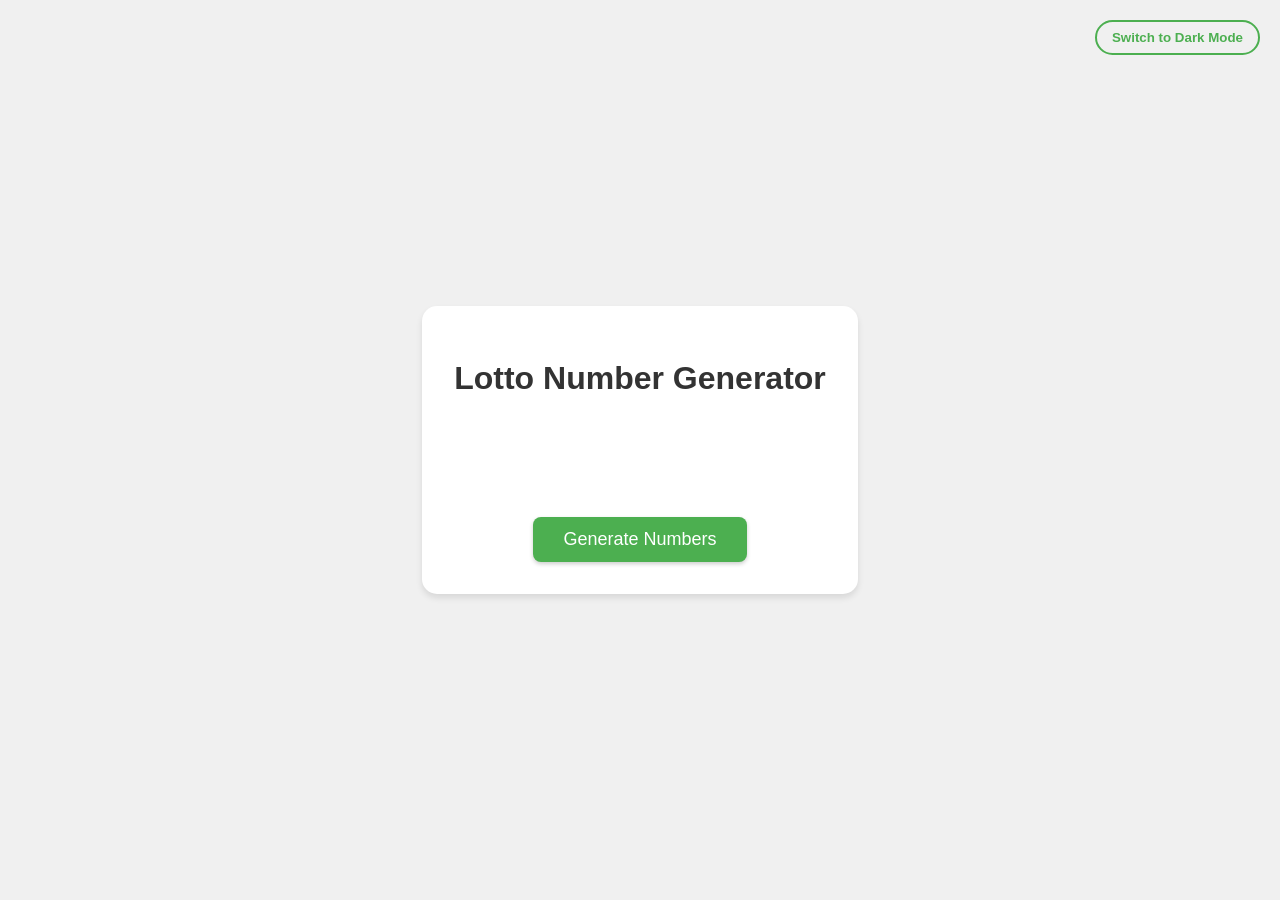
==== index.html @ 6aa36b30 "Add dark/light mode functionality and improve UI" ====
<!DOCTYPE html>
<html lang="en">
<head>
    <meta charset="UTF-8">
    <meta name="viewport" content="width=device-width, initial-scale=1.0">
    <title>Lotto Number Generator</title>
    <link rel="stylesheet" href="style.css">
</head>
<body>
    <div class="theme-toggle">
        <button id="theme-btn">Switch to Dark Mode</button>
    </div>
    <main>
        <h1>Lotto Number Generator</h1>
        <div id="lotto-numbers" class="lotto-container"></div>
        <button id="generate-btn">Generate Numbers</button>
    </main>
    <script src="main.js"></script>
</body>
</html>
---- style.css ----
:root {
    --bg-color: #f0f0f0;
    --text-color: #333;
    --card-bg: #ffffff;
    --btn-bg: #4CAF50;
    --btn-hover: #45a049;
    --shadow: 0 4px 6px rgba(0,0,0,0.1);
}

[data-theme="dark"] {
    --bg-color: #1a1a1a;
    --text-color: #f0f0f0;
    --card-bg: #2d2d2d;
    --btn-bg: #66bb6a;
    --btn-hover: #81c784;
    --shadow: 0 4px 6px rgba(0,0,0,0.5);
}

body {
    font-family: 'Segoe UI', Tahoma, Geneva, Verdana, sans-serif;
    display: flex;
    justify-content: center;
    align-items: center;
    min-height: 100vh;
    margin: 0;
    background-color: var(--bg-color);
    color: var(--text-color);
    transition: background-color 0.3s, color 0.3s;
}

main {
    text-align: center;
    padding: 2rem;
    background-color: var(--card-bg);
    border-radius: 15px;
    box-shadow: var(--shadow);
    transition: background-color 0.3s;
}

.theme-toggle {
    position: absolute;
    top: 20px;
    right: 20px;
}

#theme-btn {
    background: none;
    border: 2px solid var(--btn-bg);
    color: var(--btn-bg);
    padding: 8px 15px;
    border-radius: 20px;
    cursor: pointer;
    font-weight: bold;
    transition: all 0.3s;
}

#theme-btn:hover {
    background-color: var(--btn-bg);
    color: white;
}

.lotto-container {
    display: flex;
    justify-content: center;
    gap: 12px;
    margin: 30px 0;
    min-height: 60px;
}

button#generate-btn {
    padding: 12px 30px;
    font-size: 18px;
    cursor: pointer;
    border: none;
    border-radius: 8px;
    background-color: var(--btn-bg);
    color: white;
    box-shadow: 0 2px 4px rgba(0,0,0,0.2);
    transition: background-color 0.2s, transform 0.1s;
}

button#generate-btn:hover {
    background-color: var(--btn-hover);
}

button#generate-btn:active {
    transform: translateY(2px);
}
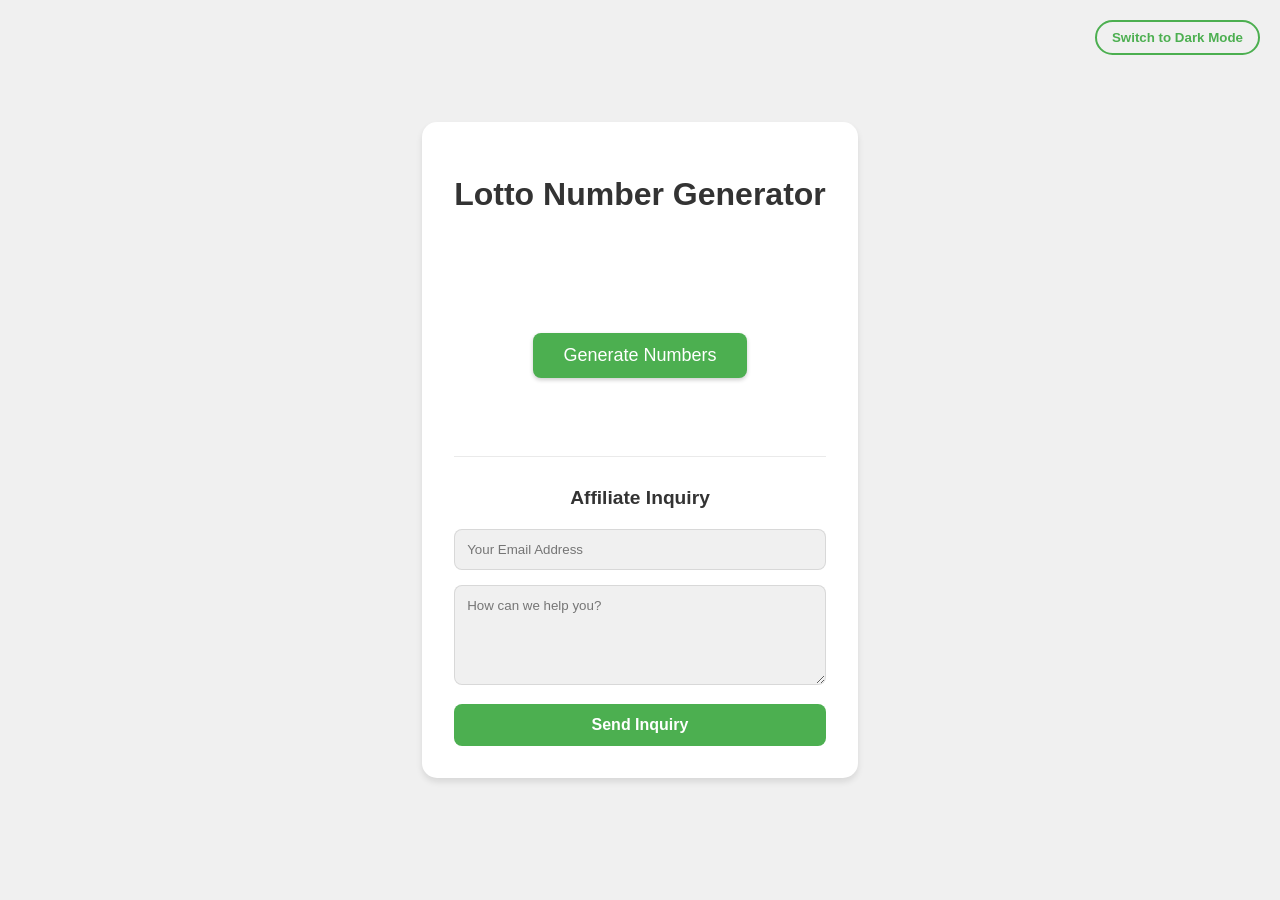
==== commit 176e786e: "Add affiliate inquiry form with Formspree integration" ====
--- a/index.html
+++ b/index.html
@@ -14,6 +14,20 @@
         <h1>Lotto Number Generator</h1>
         <div id="lotto-numbers" class="lotto-container"></div>
         <button id="generate-btn">Generate Numbers</button>
+
+        <section class="inquiry-section">
+            <hr>
+            <h3>Affiliate Inquiry</h3>
+            <form action="https://formspree.io/f/mjgayqpw" method="POST" id="inquiry-form">
+                <div class="form-group">
+                    <input type="email" name="email" placeholder="Your Email Address" required>
+                </div>
+                <div class="form-group">
+                    <textarea name="message" placeholder="How can we help you?" required></textarea>
+                </div>
+                <button type="submit" id="submit-btn">Send Inquiry</button>
+            </form>
+        </section>
     </main>
     <script src="main.js"></script>
 </body>
--- a/style.css
+++ b/style.css
@@ -83,6 +83,67 @@
     background-color: var(--btn-hover);
 }
 
-button#generate-btn:active {
-    transform: translateY(2px);
+.inquiry-section {
+    margin-top: 50px;
+    padding-top: 20px;
+}
+
+.inquiry-section hr {
+    border: 0;
+    height: 1px;
+    background: var(--text-color);
+    opacity: 0.1;
+    margin-bottom: 30px;
+}
+
+.inquiry-section h3 {
+    margin-bottom: 20px;
+    font-size: 1.2rem;
+}
+
+.form-group {
+    margin-bottom: 15px;
+}
+
+input, textarea {
+    width: 100%;
+    padding: 12px;
+    border: 1px solid rgba(0,0,0,0.1);
+    border-radius: 8px;
+    background-color: var(--bg-color);
+    color: var(--text-color);
+    box-sizing: border-box;
+    font-family: inherit;
+    transition: border-color 0.3s;
+}
+
+[data-theme="dark"] input, [data-theme="dark"] textarea {
+    border-color: rgba(255,255,255,0.1);
+}
+
+input:focus, textarea:focus {
+    outline: none;
+    border-color: var(--btn-bg);
+}
+
+textarea {
+    height: 100px;
+    resize: vertical;
+}
+
+#submit-btn {
+    width: 100%;
+    padding: 12px;
+    background-color: var(--btn-bg);
+    color: white;
+    border: none;
+    border-radius: 8px;
+    cursor: pointer;
+    font-size: 1rem;
+    font-weight: bold;
+    transition: background-color 0.2s;
+}
+
+#submit-btn:hover {
+    background-color: var(--btn-hover);
 }
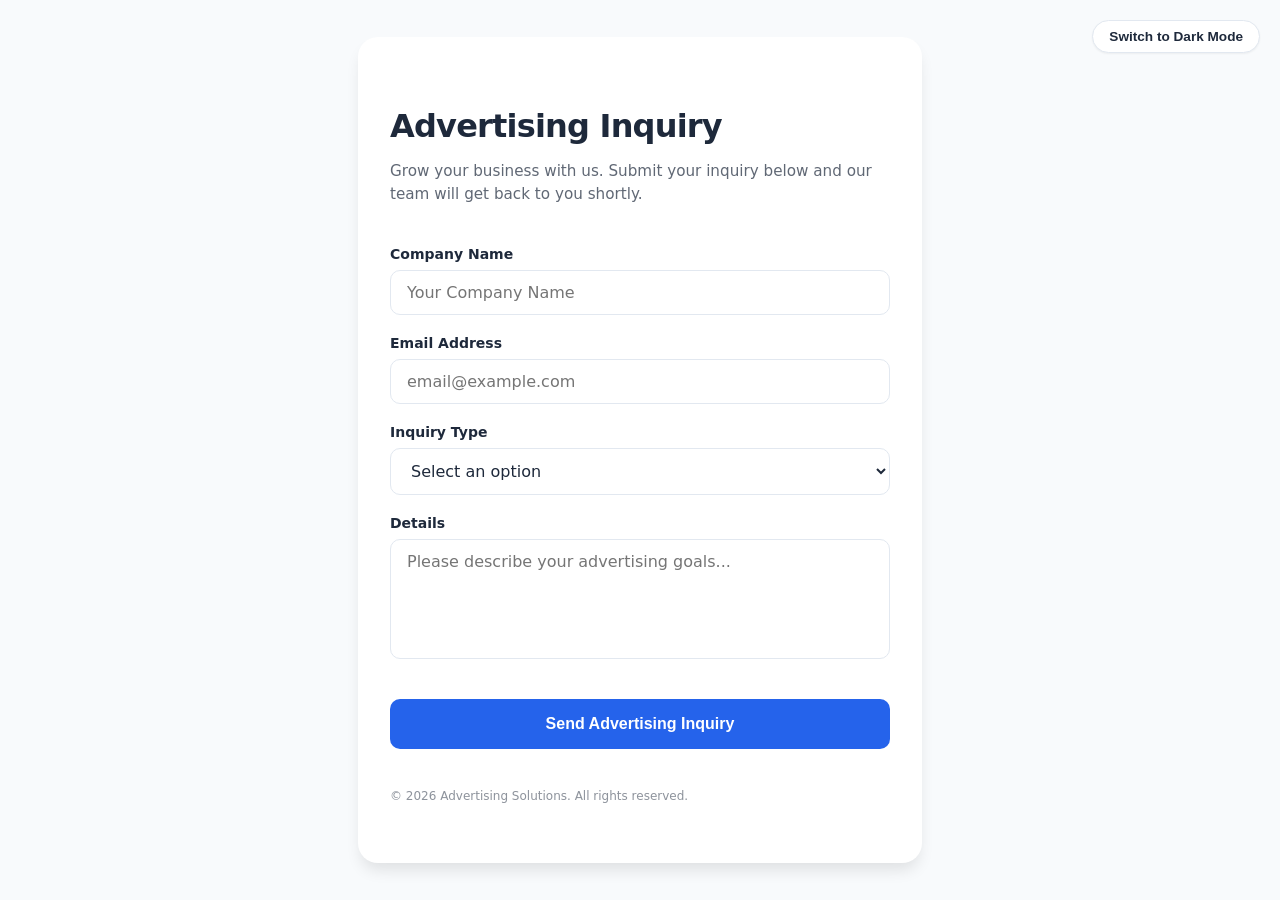
==== commit fae266f4: "Transform site into Advertising Inquiry page" ====
--- a/index.html
+++ b/index.html
@@ -3,7 +3,7 @@
 <head>
     <meta charset="UTF-8">
     <meta name="viewport" content="width=device-width, initial-scale=1.0">
-    <title>Lotto Number Generator</title>
+    <title>Advertising Inquiry | Partner with Us</title>
     <link rel="stylesheet" href="style.css">
 </head>
 <body>
@@ -11,23 +11,42 @@
         <button id="theme-btn">Switch to Dark Mode</button>
     </div>
     <main>
-        <h1>Lotto Number Generator</h1>
-        <div id="lotto-numbers" class="lotto-container"></div>
-        <button id="generate-btn">Generate Numbers</button>
+        <header class="site-header">
+            <h1>Advertising Inquiry</h1>
+            <p>Grow your business with us. Submit your inquiry below and our team will get back to you shortly.</p>
+        </header>
 
         <section class="inquiry-section">
-            <hr>
-            <h3>Affiliate Inquiry</h3>
             <form action="https://formspree.io/f/mjgayqpw" method="POST" id="inquiry-form">
                 <div class="form-group">
-                    <input type="email" name="email" placeholder="Your Email Address" required>
+                    <label for="company">Company Name</label>
+                    <input type="text" name="company" id="company" placeholder="Your Company Name" required>
                 </div>
                 <div class="form-group">
-                    <textarea name="message" placeholder="How can we help you?" required></textarea>
+                    <label for="email">Email Address</label>
+                    <input type="email" name="email" id="email" placeholder="email@example.com" required>
                 </div>
-                <button type="submit" id="submit-btn">Send Inquiry</button>
+                <div class="form-group">
+                    <label for="subject">Inquiry Type</label>
+                    <select name="subject" id="subject" required>
+                        <option value="" disabled selected>Select an option</option>
+                        <option value="Display Ad">Display Advertising</option>
+                        <option value="Sponsorship">Sponsorship</option>
+                        <option value="Content Partnership">Content Partnership</option>
+                        <option value="Other">Other</option>
+                    </select>
+                </div>
+                <div class="form-group">
+                    <label for="message">Details</label>
+                    <textarea name="message" id="message" placeholder="Please describe your advertising goals..." required></textarea>
+                </div>
+                <button type="submit" id="submit-btn">Send Advertising Inquiry</button>
             </form>
         </section>
+
+        <footer class="site-footer">
+            <p>&copy; 2026 Advertising Solutions. All rights reserved.</p>
+        </footer>
     </main>
     <script src="main.js"></script>
 </body>
--- a/style.css
+++ b/style.css
@@ -1,23 +1,25 @@
 :root {
-    --bg-color: #f0f0f0;
-    --text-color: #333;
+    --bg-color: #f8fafc;
+    --text-color: #1e293b;
     --card-bg: #ffffff;
-    --btn-bg: #4CAF50;
-    --btn-hover: #45a049;
-    --shadow: 0 4px 6px rgba(0,0,0,0.1);
+    --btn-bg: #2563eb;
+    --btn-hover: #1d4ed8;
+    --shadow: 0 10px 15px -3px rgba(0, 0, 0, 0.1);
+    --input-border: #e2e8f0;
 }
 
 [data-theme="dark"] {
-    --bg-color: #1a1a1a;
-    --text-color: #f0f0f0;
-    --card-bg: #2d2d2d;
-    --btn-bg: #66bb6a;
-    --btn-hover: #81c784;
-    --shadow: 0 4px 6px rgba(0,0,0,0.5);
+    --bg-color: #0f172a;
+    --text-color: #f1f5f9;
+    --card-bg: #1e293b;
+    --btn-bg: #3b82f6;
+    --btn-hover: #60a5fa;
+    --shadow: 0 10px 15px -3px rgba(0, 0, 0, 0.4);
+    --input-border: #334155;
 }
 
 body {
-    font-family: 'Segoe UI', Tahoma, Geneva, Verdana, sans-serif;
+    font-family: 'Inter', system-ui, -apple-system, sans-serif;
     display: flex;
     justify-content: center;
     align-items: center;
@@ -25,16 +27,35 @@
     margin: 0;
     background-color: var(--bg-color);
     color: var(--text-color);
-    transition: background-color 0.3s, color 0.3s;
+    transition: all 0.3s ease;
 }
 
 main {
-    text-align: center;
-    padding: 2rem;
+    max-width: 500px;
+    width: 90%;
+    padding: 3rem 2rem;
     background-color: var(--card-bg);
-    border-radius: 15px;
+    border-radius: 20px;
     box-shadow: var(--shadow);
     transition: background-color 0.3s;
+}
+
+.site-header {
+    margin-bottom: 2.5rem;
+}
+
+.site-header h1 {
+    font-size: 2rem;
+    font-weight: 800;
+    margin-bottom: 0.5rem;
+    letter-spacing: -0.025em;
+}
+
+.site-header p {
+    color: var(--text-color);
+    opacity: 0.7;
+    font-size: 0.95rem;
+    line-height: 1.5;
 }
 
 .theme-toggle {
@@ -44,106 +65,80 @@
 }
 
 #theme-btn {
-    background: none;
-    border: 2px solid var(--btn-bg);
-    color: var(--btn-bg);
-    padding: 8px 15px;
-    border-radius: 20px;
+    background: var(--card-bg);
+    border: 1px solid var(--input-border);
+    color: var(--text-color);
+    padding: 8px 16px;
+    border-radius: 9999px;
     cursor: pointer;
-    font-weight: bold;
-    transition: all 0.3s;
-}
-
-#theme-btn:hover {
-    background-color: var(--btn-bg);
-    color: white;
-}
-
-.lotto-container {
-    display: flex;
-    justify-content: center;
-    gap: 12px;
-    margin: 30px 0;
-    min-height: 60px;
-}
-
-button#generate-btn {
-    padding: 12px 30px;
-    font-size: 18px;
-    cursor: pointer;
-    border: none;
-    border-radius: 8px;
-    background-color: var(--btn-bg);
-    color: white;
-    box-shadow: 0 2px 4px rgba(0,0,0,0.2);
-    transition: background-color 0.2s, transform 0.1s;
-}
-
-button#generate-btn:hover {
-    background-color: var(--btn-hover);
+    font-size: 0.85rem;
+    font-weight: 600;
+    box-shadow: 0 1px 2px rgba(0,0,0,0.05);
 }
 
 .inquiry-section {
-    margin-top: 50px;
-    padding-top: 20px;
-}
-
-.inquiry-section hr {
-    border: 0;
-    height: 1px;
-    background: var(--text-color);
-    opacity: 0.1;
-    margin-bottom: 30px;
-}
-
-.inquiry-section h3 {
-    margin-bottom: 20px;
-    font-size: 1.2rem;
+    text-align: left;
 }
 
 .form-group {
-    margin-bottom: 15px;
+    margin-bottom: 1.25rem;
 }
 
-input, textarea {
+.form-group label {
+    display: block;
+    font-size: 0.875rem;
+    font-weight: 600;
+    margin-bottom: 0.5rem;
+}
+
+input, textarea, select {
     width: 100%;
-    padding: 12px;
-    border: 1px solid rgba(0,0,0,0.1);
-    border-radius: 8px;
-    background-color: var(--bg-color);
+    padding: 0.75rem 1rem;
+    border: 1px solid var(--input-border);
+    border-radius: 10px;
+    background-color: var(--card-bg);
     color: var(--text-color);
     box-sizing: border-box;
     font-family: inherit;
-    transition: border-color 0.3s;
+    font-size: 1rem;
+    transition: all 0.2s;
 }
 
-[data-theme="dark"] input, [data-theme="dark"] textarea {
-    border-color: rgba(255,255,255,0.1);
-}
-
-input:focus, textarea:focus {
+input:focus, textarea:focus, select:focus {
     outline: none;
     border-color: var(--btn-bg);
+    ring: 2px solid var(--btn-bg);
 }
 
 textarea {
-    height: 100px;
-    resize: vertical;
+    height: 120px;
+    resize: none;
 }
 
 #submit-btn {
     width: 100%;
-    padding: 12px;
+    padding: 1rem;
     background-color: var(--btn-bg);
     color: white;
     border: none;
-    border-radius: 8px;
+    border-radius: 10px;
     cursor: pointer;
     font-size: 1rem;
-    font-weight: bold;
-    transition: background-color 0.2s;
+    font-weight: 700;
+    transition: transform 0.1s, background-color 0.2s;
+    margin-top: 1rem;
 }
 
 #submit-btn:hover {
     background-color: var(--btn-hover);
+}
+
+#submit-btn:active {
+    transform: scale(0.98);
+}
+
+.site-footer {
+    margin-top: 2.5rem;
+    font-size: 0.75rem;
+    opacity: 0.5;
 }
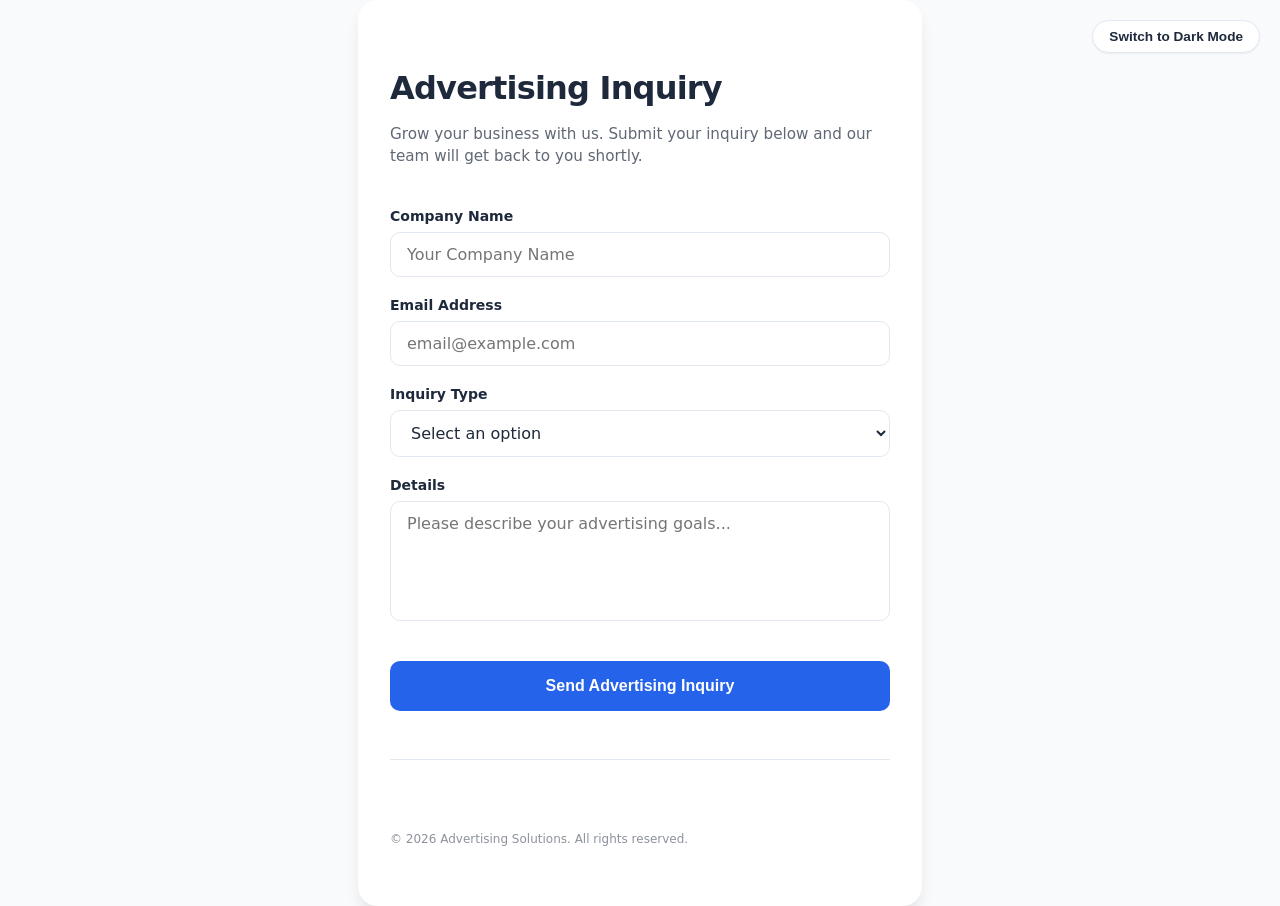
==== commit d66d4afe: "Update layout and styles for Advertising Inquiry page" ====
--- a/index.html
+++ b/index.html
@@ -44,6 +44,28 @@
             </form>
         </section>
 
+        <section class="comments-section">
+            <div id="disqus_thread"></div>
+            <script>
+                /**
+                *  RECOMMENDED CONFIGURATION VARIABLES: EDIT AND UNCOMMENT THE SECTION BELOW TO INSERT DYNAMIC VALUES FROM YOUR PLATFORM OR CMS.
+                *  LEARN WHY DEFINING THESE VARIABLES IS IMPORTANT: https://disqus.com/admin/universalcode/#configuration-variables    */
+                /*
+                var disqus_config = function () {
+                this.page.url = PAGE_URL;  // Replace PAGE_URL with your page's canonical URL variable
+                this.page.identifier = PAGE_IDENTIFIER; // Replace PAGE_IDENTIFIER with your page's unique identifier variable
+                };
+                */
+                (function() { // DON'T EDIT BELOW THIS LINE
+                var d = document, s = d.createElement('script');
+                s.src = 'https://advice-11.disqus.com/embed.js';
+                s.setAttribute('data-timestamp', +new Date());
+                (d.head || d.body).appendChild(s);
+                })();
+            </script>
+            <noscript>Please enable JavaScript to view the <a href="https://disqus.com/?ref_noscript">comments powered by Disqus.</a></noscript>
+        </section>
+
         <footer class="site-footer">
             <p>&copy; 2026 Advertising Solutions. All rights reserved.</p>
         </footer>
--- a/style.css
+++ b/style.css
@@ -107,7 +107,7 @@
 input:focus, textarea:focus, select:focus {
     outline: none;
     border-color: var(--btn-bg);
-    ring: 2px solid var(--btn-bg);
+    box-shadow: 0 0 0 2px var(--btn-bg);
 }
 
 textarea {
@@ -141,4 +141,10 @@
     margin-top: 2.5rem;
     font-size: 0.75rem;
     opacity: 0.5;
+}
+
+.comments-section {
+    margin-top: 3rem;
+    padding-top: 2rem;
+    border-top: 1px solid var(--input-border);
 }
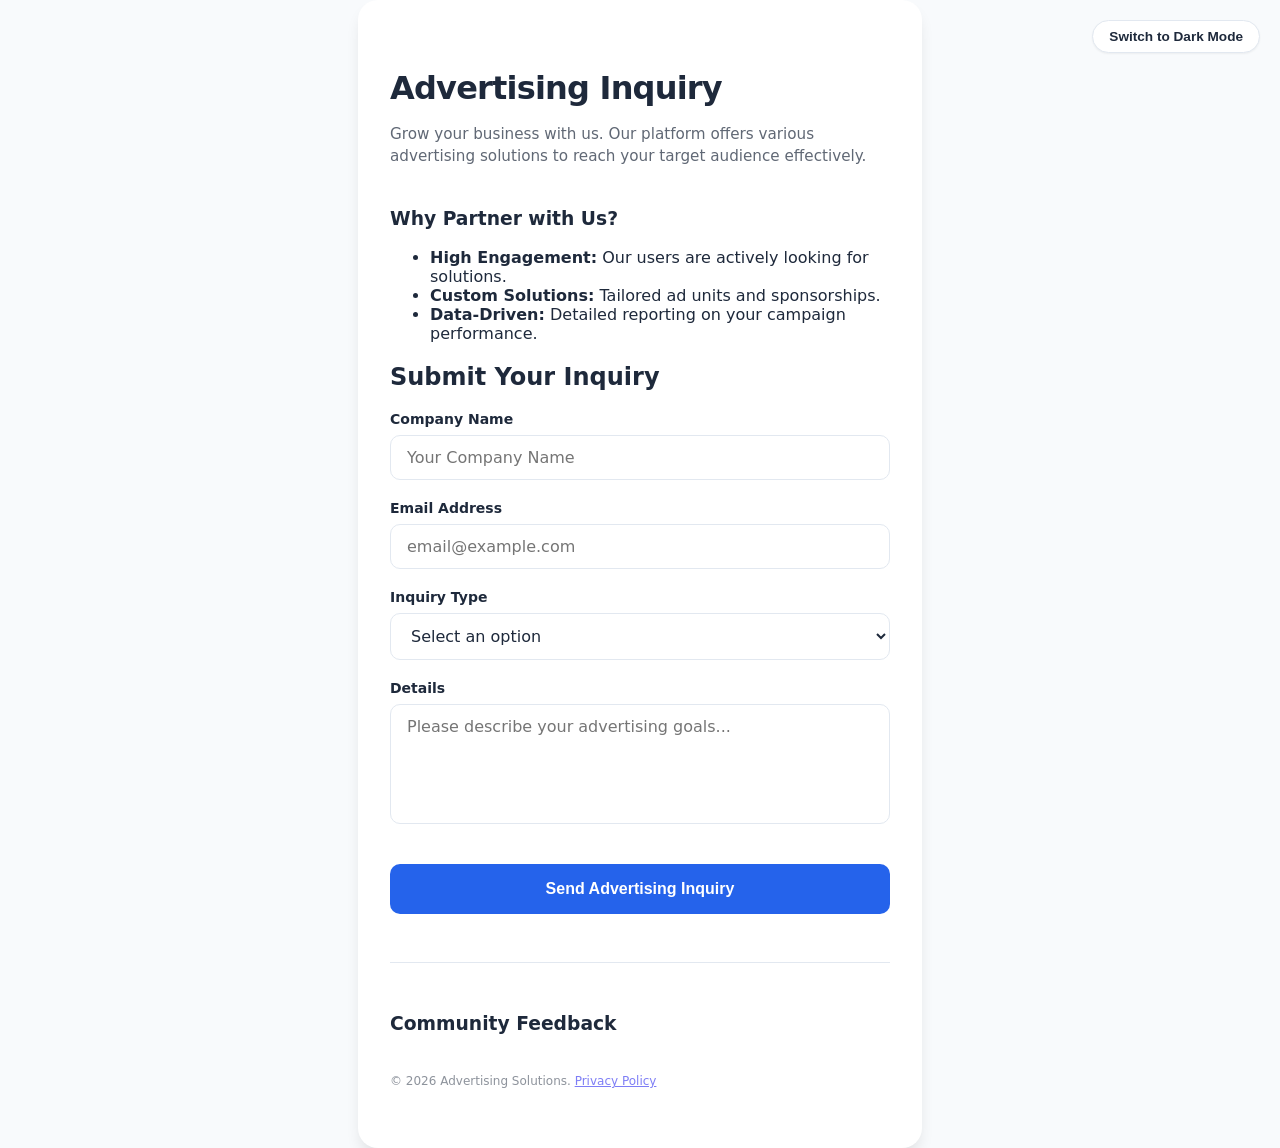
==== commit 265b5ba1: "Add Google AdSense verification code, ads.txt, privacy policy, and robots.txt" ====
--- a/index.html
+++ b/index.html
@@ -1,9 +1,13 @@
 <!DOCTYPE html>
 <html lang="en">
 <head>
+    <script async src="https://pagead2.googlesyndication.com/pagead/js/adsbygoogle.js?client=ca-pub-9741855201175457"
+     crossorigin="anonymous"></script>
     <meta charset="UTF-8">
     <meta name="viewport" content="width=device-width, initial-scale=1.0">
     <title>Advertising Inquiry | Partner with Us</title>
+    <meta name="description" content="Looking for advertising opportunities? Partner with us to grow your brand through our platform. Submit your inquiry today.">
+    <meta name="google-adsense-account" content="ca-pub-9741855201175457">
     <link rel="stylesheet" href="style.css">
 </head>
 <body>
@@ -13,10 +17,20 @@
     <main>
         <header class="site-header">
             <h1>Advertising Inquiry</h1>
-            <p>Grow your business with us. Submit your inquiry below and our team will get back to you shortly.</p>
+            <p>Grow your business with us. Our platform offers various advertising solutions to reach your target audience effectively.</p>
         </header>
 
+        <section class="info-section">
+            <h3>Why Partner with Us?</h3>
+            <ul>
+                <li><strong>High Engagement:</strong> Our users are actively looking for solutions.</li>
+                <li><strong>Custom Solutions:</strong> Tailored ad units and sponsorships.</li>
+                <li><strong>Data-Driven:</strong> Detailed reporting on your campaign performance.</li>
+            </ul>
+        </section>
+
         <section class="inquiry-section">
+            <h2>Submit Your Inquiry</h2>
             <form action="https://formspree.io/f/mjgayqpw" method="POST" id="inquiry-form">
                 <div class="form-group">
                     <label for="company">Company Name</label>
@@ -45,29 +59,20 @@
         </section>
 
         <section class="comments-section">
+            <h3>Community Feedback</h3>
             <div id="disqus_thread"></div>
             <script>
-                /**
-                *  RECOMMENDED CONFIGURATION VARIABLES: EDIT AND UNCOMMENT THE SECTION BELOW TO INSERT DYNAMIC VALUES FROM YOUR PLATFORM OR CMS.
-                *  LEARN WHY DEFINING THESE VARIABLES IS IMPORTANT: https://disqus.com/admin/universalcode/#configuration-variables    */
-                /*
-                var disqus_config = function () {
-                this.page.url = PAGE_URL;  // Replace PAGE_URL with your page's canonical URL variable
-                this.page.identifier = PAGE_IDENTIFIER; // Replace PAGE_IDENTIFIER with your page's unique identifier variable
-                };
-                */
-                (function() { // DON'T EDIT BELOW THIS LINE
+                (function() {
                 var d = document, s = d.createElement('script');
                 s.src = 'https://advice-11.disqus.com/embed.js';
                 s.setAttribute('data-timestamp', +new Date());
                 (d.head || d.body).appendChild(s);
                 })();
             </script>
-            <noscript>Please enable JavaScript to view the <a href="https://disqus.com/?ref_noscript">comments powered by Disqus.</a></noscript>
         </section>
 
         <footer class="site-footer">
-            <p>&copy; 2026 Advertising Solutions. All rights reserved.</p>
+            <p>&copy; 2026 Advertising Solutions. <a href="privacy.html">Privacy Policy</a></p>
         </footer>
     </main>
     <script src="main.js"></script>
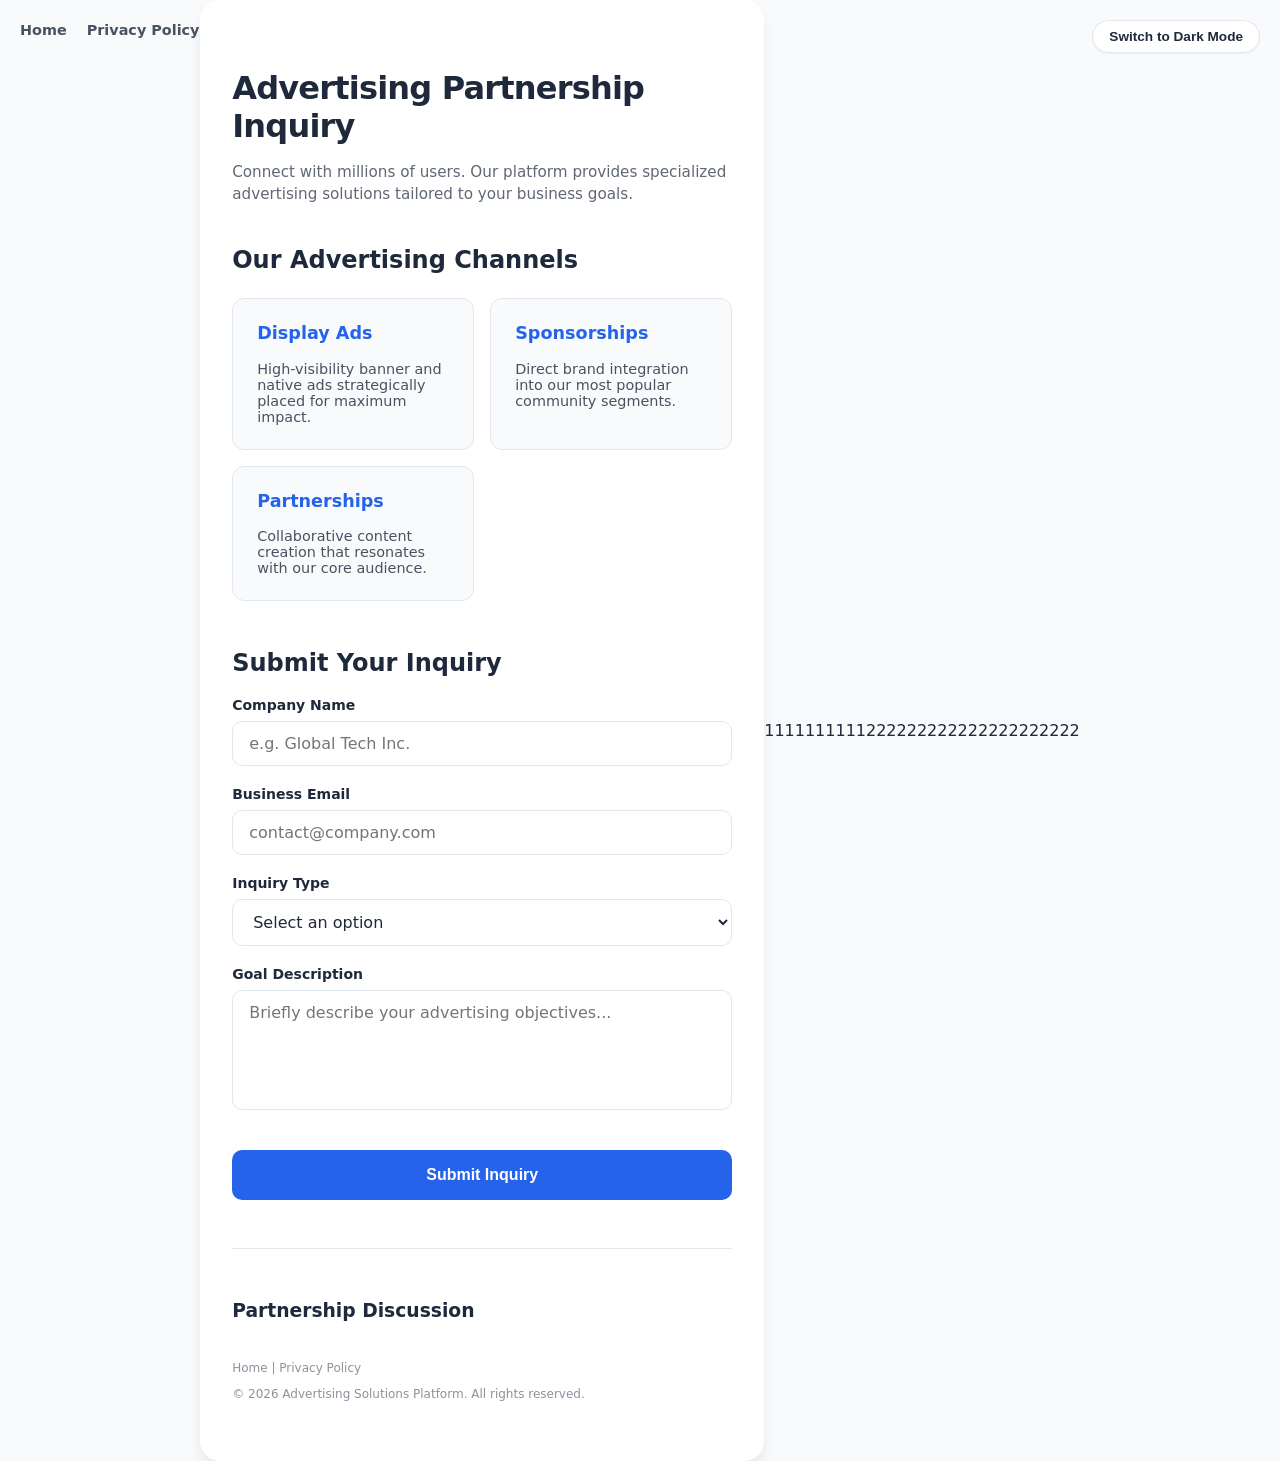
==== commit 9e597fac: "Optimize for AdSense verification: fix code placement, add sitemap, and enhance content" ====
--- a/index.html
+++ b/index.html
@@ -1,32 +1,54 @@
 <!DOCTYPE html>
 <html lang="en">
 <head>
+    <!-- Google AdSense - Top priority -->
     <script async src="https://pagead2.googlesyndication.com/pagead/js/adsbygoogle.js?client=ca-pub-9741855201175457"
      crossorigin="anonymous"></script>
+    <meta name="google-adsense-account" content="ca-pub-9741855201175457">
+    
     <meta charset="UTF-8">
     <meta name="viewport" content="width=device-width, initial-scale=1.0">
-    <title>Advertising Inquiry | Partner with Us</title>
-    <meta name="description" content="Looking for advertising opportunities? Partner with us to grow your brand through our platform. Submit your inquiry today.">
-    <meta name="google-adsense-account" content="ca-pub-9741855201175457">
+    <title>Global Advertising Inquiry | Partner with Our Platform</title>
+    <meta name="description" content="Maximize your brand reach. Submit your advertising inquiry to partner with our high-engagement platform. Display ads, sponsorships, and content partnerships available.">
     <link rel="stylesheet" href="style.css">
+    
+    <!-- Canonical link to help Google understand the URL structure -->
+    <link rel="canonical" href="https://tokiok1234-oss.github.io/advice-project233/">
 </head>
 <body>
+    <nav class="main-nav">
+        <ul>
+            <li><a href="index.html">Home</a></li>
+            <li><a href="privacy.html">Privacy Policy</a></li>
+        </ul>
+    </nav>
+
     <div class="theme-toggle">
-        <button id="theme-btn">Switch to Dark Mode</button>
+        <button id="theme-btn">Switch Theme</button>
     </div>
+
     <main>
         <header class="site-header">
-            <h1>Advertising Inquiry</h1>
-            <p>Grow your business with us. Our platform offers various advertising solutions to reach your target audience effectively.</p>
+            <h1>Advertising Partnership Inquiry</h1>
+            <p>Connect with millions of users. Our platform provides specialized advertising solutions tailored to your business goals.</p>
         </header>
 
-        <section class="info-section">
-            <h3>Why Partner with Us?</h3>
-            <ul>
-                <li><strong>High Engagement:</strong> Our users are actively looking for solutions.</li>
-                <li><strong>Custom Solutions:</strong> Tailored ad units and sponsorships.</li>
-                <li><strong>Data-Driven:</strong> Detailed reporting on your campaign performance.</li>
-            </ul>
+        <section class="services-overview">
+            <h2>Our Advertising Channels</h2>
+            <div class="service-cards">
+                <div class="card">
+                    <h3>Display Ads</h3>
+                    <p>High-visibility banner and native ads strategically placed for maximum impact.</p>
+                </div>
+                <div class="card">
+                    <h3>Sponsorships</h3>
+                    <p>Direct brand integration into our most popular community segments.</p>
+                </div>
+                <div class="card">
+                    <h3>Partnerships</h3>
+                    <p>Collaborative content creation that resonates with our core audience.</p>
+                </div>
+            </div>
         </section>
 
         <section class="inquiry-section">
@@ -34,11 +56,11 @@
             <form action="https://formspree.io/f/mjgayqpw" method="POST" id="inquiry-form">
                 <div class="form-group">
                     <label for="company">Company Name</label>
-                    <input type="text" name="company" id="company" placeholder="Your Company Name" required>
+                    <input type="text" name="company" id="company" placeholder="e.g. Global Tech Inc." required>
                 </div>
                 <div class="form-group">
-                    <label for="email">Email Address</label>
-                    <input type="email" name="email" id="email" placeholder="email@example.com" required>
+                    <label for="email">Business Email</label>
+                    <input type="email" name="email" id="email" placeholder="contact@company.com" required>
                 </div>
                 <div class="form-group">
                     <label for="subject">Inquiry Type</label>
@@ -51,15 +73,15 @@
                     </select>
                 </div>
                 <div class="form-group">
-                    <label for="message">Details</label>
-                    <textarea name="message" id="message" placeholder="Please describe your advertising goals..." required></textarea>
+                    <label for="message">Goal Description</label>
+                    <textarea name="message" id="message" placeholder="Briefly describe your advertising objectives..." required></textarea>
                 </div>
-                <button type="submit" id="submit-btn">Send Advertising Inquiry</button>
+                <button type="submit" id="submit-btn">Submit Inquiry</button>
             </form>
         </section>
 
         <section class="comments-section">
-            <h3>Community Feedback</h3>
+            <h3>Partnership Discussion</h3>
             <div id="disqus_thread"></div>
             <script>
                 (function() {
@@ -72,9 +94,13 @@
         </section>
 
         <footer class="site-footer">
-            <p>&copy; 2026 Advertising Solutions. <a href="privacy.html">Privacy Policy</a></p>
+            <div class="footer-links">
+                <a href="index.html">Home</a> | 
+                <a href="privacy.html">Privacy Policy</a>
+            </div>
+            <p>&copy; 2026 Advertising Solutions Platform. All rights reserved.</p>
         </footer>
     </main>
     <script src="main.js"></script>
 </body>
-</html>+</html>1111111111222222222222222222222
--- a/style.css
+++ b/style.css
@@ -143,6 +143,83 @@
     opacity: 0.5;
 }
 
+.main-nav {
+    position: absolute;
+    top: 20px;
+    left: 20px;
+}
+
+.main-nav ul {
+    list-style: none;
+    padding: 0;
+    margin: 0;
+    display: flex;
+    gap: 20px;
+}
+
+.main-nav a {
+    text-decoration: none;
+    color: var(--text-color);
+    font-size: 0.9rem;
+    font-weight: 600;
+    opacity: 0.8;
+    transition: opacity 0.2s;
+}
+
+.main-nav a:hover {
+    opacity: 1;
+}
+
+.services-overview {
+    margin-bottom: 3rem;
+    text-align: left;
+}
+
+.services-overview h2 {
+    font-size: 1.5rem;
+    margin-bottom: 1.5rem;
+}
+
+.service-cards {
+    display: grid;
+    grid-template-columns: 1fr;
+    gap: 1rem;
+}
+
+.card {
+    padding: 1.5rem;
+    border: 1px solid var(--input-border);
+    border-radius: 12px;
+    background: var(--bg-color);
+}
+
+.card h3 {
+    margin-top: 0;
+    font-size: 1.1rem;
+    color: var(--btn-bg);
+}
+
+.card p {
+    font-size: 0.9rem;
+    margin-bottom: 0;
+    opacity: 0.8;
+}
+
+.footer-links {
+    margin-bottom: 10px;
+}
+
+.footer-links a {
+    color: var(--text-color);
+    text-decoration: none;
+}
+
+@media (min-width: 600px) {
+    .service-cards {
+        grid-template-columns: 1fr 1fr;
+    }
+}
+
 .comments-section {
     margin-top: 3rem;
     padding-top: 2rem;
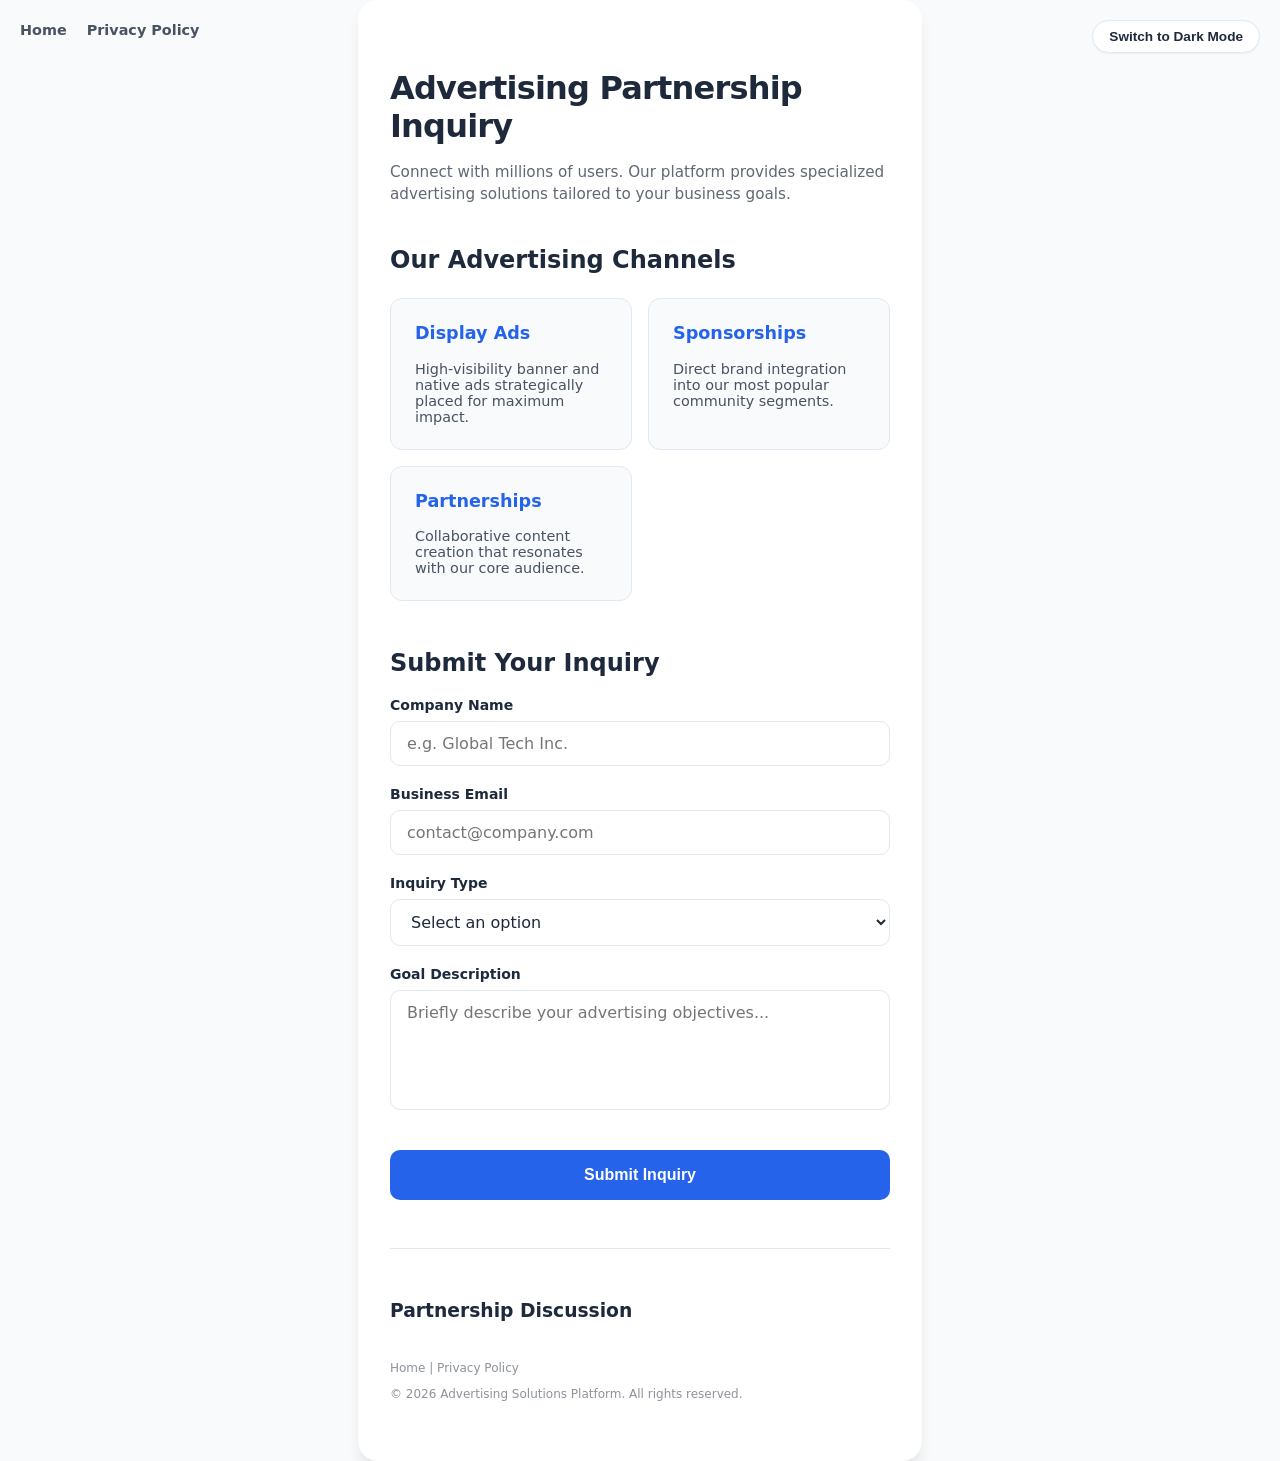
==== commit a18a09b1: "Update AdSense script format for better verification" ====
--- a/index.html
+++ b/index.html
@@ -1,9 +1,9 @@
 <!DOCTYPE html>
 <html lang="en">
 <head>
-    <!-- Google AdSense - Top priority -->
     <script async src="https://pagead2.googlesyndication.com/pagead/js/adsbygoogle.js?client=ca-pub-9741855201175457"
      crossorigin="anonymous"></script>
+    <!-- Google AdSense - Account ID -->
     <meta name="google-adsense-account" content="ca-pub-9741855201175457">
     
     <meta charset="UTF-8">
@@ -103,4 +103,4 @@
     </main>
     <script src="main.js"></script>
 </body>
-</html>1111111111222222222222222222222+</html>
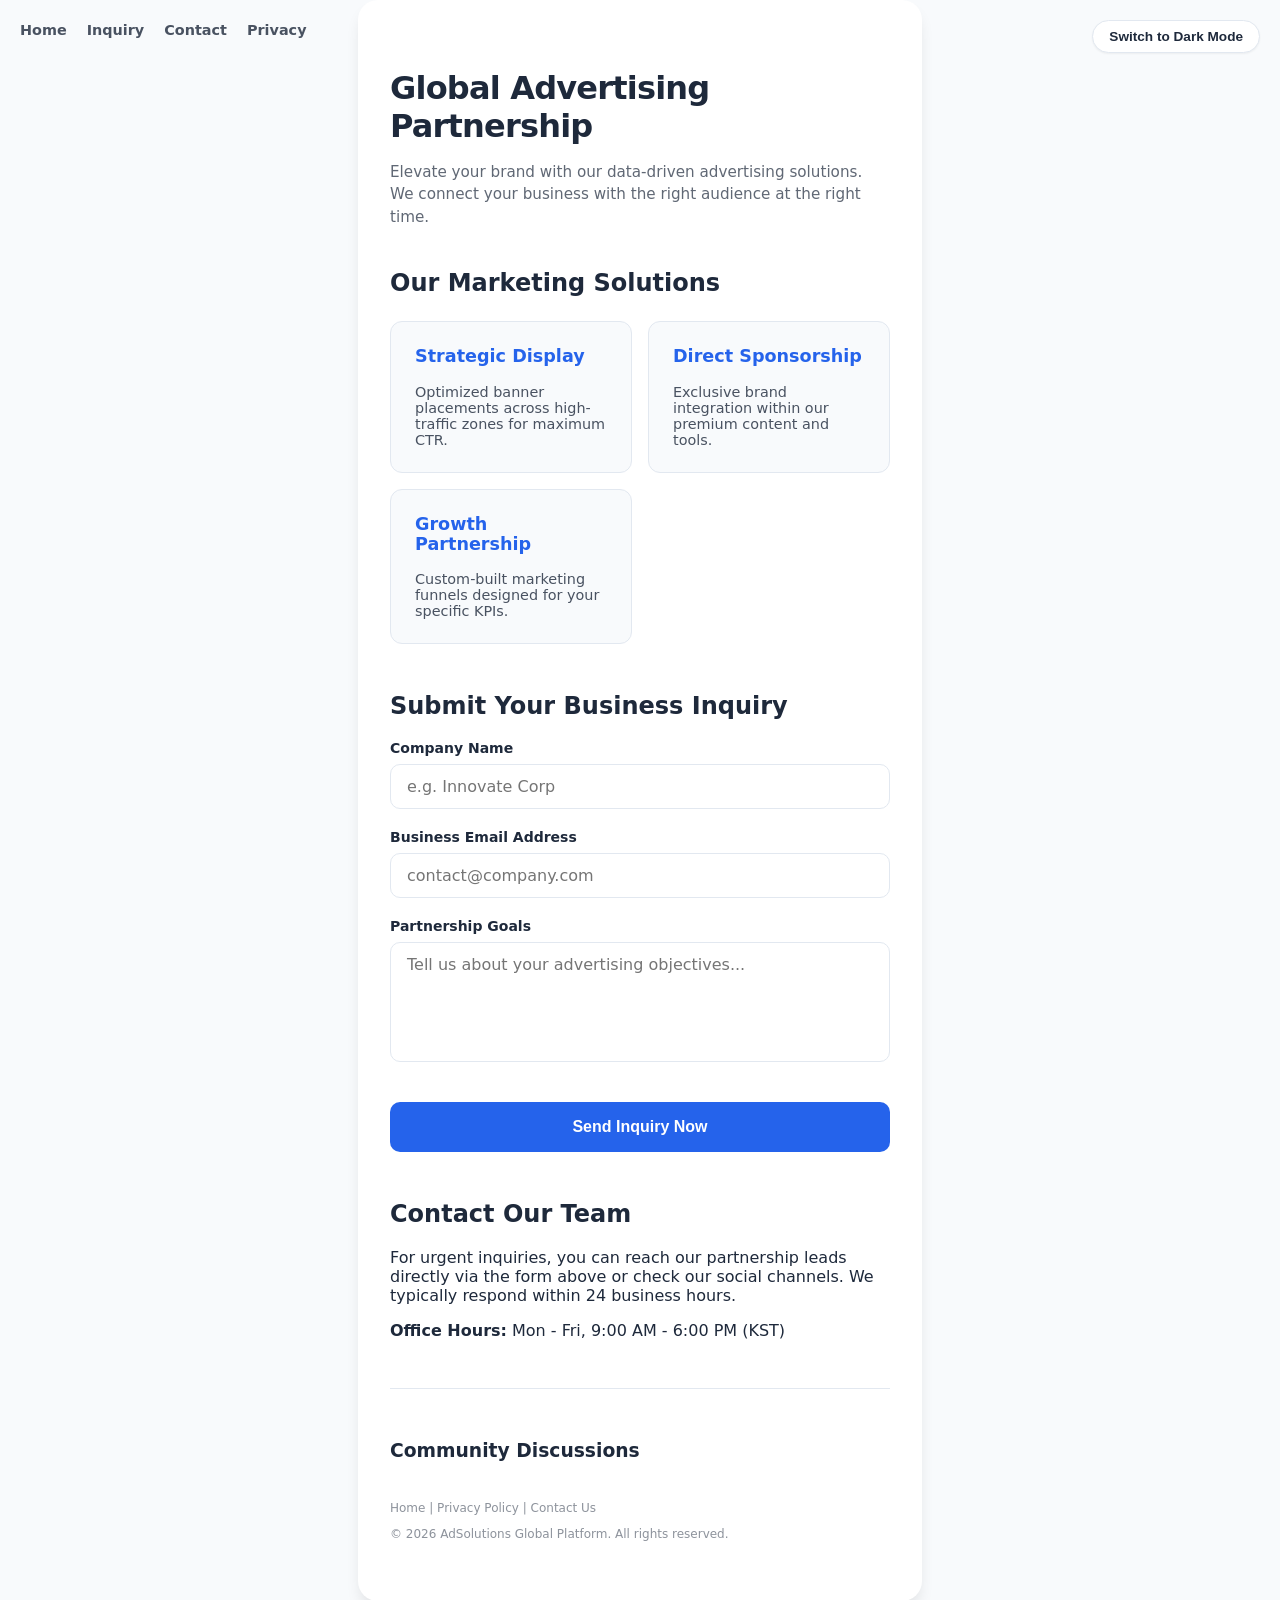
==== commit 2c3ede64: "Final AdSense verification attempt: Enhanced content with Contact section, removed debug logs, and o" ====
--- a/index.html
+++ b/index.html
@@ -1,25 +1,26 @@
 <!DOCTYPE html>
 <html lang="en">
 <head>
+    <!-- Google AdSense Verification - Start -->
     <script async src="https://pagead2.googlesyndication.com/pagead/js/adsbygoogle.js?client=ca-pub-9741855201175457"
      crossorigin="anonymous"></script>
-    <!-- Google AdSense - Account ID -->
     <meta name="google-adsense-account" content="ca-pub-9741855201175457">
+    <!-- Google AdSense Verification - End -->
     
     <meta charset="UTF-8">
     <meta name="viewport" content="width=device-width, initial-scale=1.0">
-    <title>Global Advertising Inquiry | Partner with Our Platform</title>
-    <meta name="description" content="Maximize your brand reach. Submit your advertising inquiry to partner with our high-engagement platform. Display ads, sponsorships, and content partnerships available.">
+    <title>AdSolutions | Premium Advertising Partnership</title>
+    <meta name="description" content="Official advertising inquiry platform for AdSolutions. We offer display ads, sponsorships, and high-engagement marketing partnerships.">
     <link rel="stylesheet" href="style.css">
-    
-    <!-- Canonical link to help Google understand the URL structure -->
     <link rel="canonical" href="https://tokiok1234-oss.github.io/advice-project233/">
 </head>
 <body>
     <nav class="main-nav">
         <ul>
             <li><a href="index.html">Home</a></li>
-            <li><a href="privacy.html">Privacy Policy</a></li>
+            <li><a href="#inquiry">Inquiry</a></li>
+            <li><a href="#contact">Contact</a></li>
+            <li><a href="privacy.html">Privacy</a></li>
         </ul>
     </nav>
 
@@ -29,59 +30,55 @@
 
     <main>
         <header class="site-header">
-            <h1>Advertising Partnership Inquiry</h1>
-            <p>Connect with millions of users. Our platform provides specialized advertising solutions tailored to your business goals.</p>
+            <h1>Global Advertising Partnership</h1>
+            <p>Elevate your brand with our data-driven advertising solutions. We connect your business with the right audience at the right time.</p>
         </header>
 
         <section class="services-overview">
-            <h2>Our Advertising Channels</h2>
+            <h2>Our Marketing Solutions</h2>
             <div class="service-cards">
                 <div class="card">
-                    <h3>Display Ads</h3>
-                    <p>High-visibility banner and native ads strategically placed for maximum impact.</p>
+                    <h3>Strategic Display</h3>
+                    <p>Optimized banner placements across high-traffic zones for maximum CTR.</p>
                 </div>
                 <div class="card">
-                    <h3>Sponsorships</h3>
-                    <p>Direct brand integration into our most popular community segments.</p>
+                    <h3>Direct Sponsorship</h3>
+                    <p>Exclusive brand integration within our premium content and tools.</p>
                 </div>
                 <div class="card">
-                    <h3>Partnerships</h3>
-                    <p>Collaborative content creation that resonates with our core audience.</p>
+                    <h3>Growth Partnership</h3>
+                    <p>Custom-built marketing funnels designed for your specific KPIs.</p>
                 </div>
             </div>
         </section>
 
-        <section class="inquiry-section">
-            <h2>Submit Your Inquiry</h2>
+        <section class="inquiry-section" id="inquiry">
+            <h2>Submit Your Business Inquiry</h2>
             <form action="https://formspree.io/f/mjgayqpw" method="POST" id="inquiry-form">
                 <div class="form-group">
                     <label for="company">Company Name</label>
-                    <input type="text" name="company" id="company" placeholder="e.g. Global Tech Inc." required>
+                    <input type="text" name="company" id="company" placeholder="e.g. Innovate Corp" required>
                 </div>
                 <div class="form-group">
-                    <label for="email">Business Email</label>
+                    <label for="email">Business Email Address</label>
                     <input type="email" name="email" id="email" placeholder="contact@company.com" required>
                 </div>
                 <div class="form-group">
-                    <label for="subject">Inquiry Type</label>
-                    <select name="subject" id="subject" required>
-                        <option value="" disabled selected>Select an option</option>
-                        <option value="Display Ad">Display Advertising</option>
-                        <option value="Sponsorship">Sponsorship</option>
-                        <option value="Content Partnership">Content Partnership</option>
-                        <option value="Other">Other</option>
-                    </select>
+                    <label for="message">Partnership Goals</label>
+                    <textarea name="message" id="message" placeholder="Tell us about your advertising objectives..." required></textarea>
                 </div>
-                <div class="form-group">
-                    <label for="message">Goal Description</label>
-                    <textarea name="message" id="message" placeholder="Briefly describe your advertising objectives..." required></textarea>
-                </div>
-                <button type="submit" id="submit-btn">Submit Inquiry</button>
+                <button type="submit" id="submit-btn">Send Inquiry Now</button>
             </form>
         </section>
 
+        <section class="contact-info" id="contact" style="margin-top: 3rem; text-align: left;">
+            <h2>Contact Our Team</h2>
+            <p>For urgent inquiries, you can reach our partnership leads directly via the form above or check our social channels. We typically respond within 24 business hours.</p>
+            <p><strong>Office Hours:</strong> Mon - Fri, 9:00 AM - 6:00 PM (KST)</p>
+        </section>
+
         <section class="comments-section">
-            <h3>Partnership Discussion</h3>
+            <h3>Community Discussions</h3>
             <div id="disqus_thread"></div>
             <script>
                 (function() {
@@ -96,9 +93,10 @@
         <footer class="site-footer">
             <div class="footer-links">
                 <a href="index.html">Home</a> | 
-                <a href="privacy.html">Privacy Policy</a>
+                <a href="privacy.html">Privacy Policy</a> |
+                <a href="#contact">Contact Us</a>
             </div>
-            <p>&copy; 2026 Advertising Solutions Platform. All rights reserved.</p>
+            <p>&copy; 2026 AdSolutions Global Platform. All rights reserved.</p>
         </footer>
     </main>
     <script src="main.js"></script>
